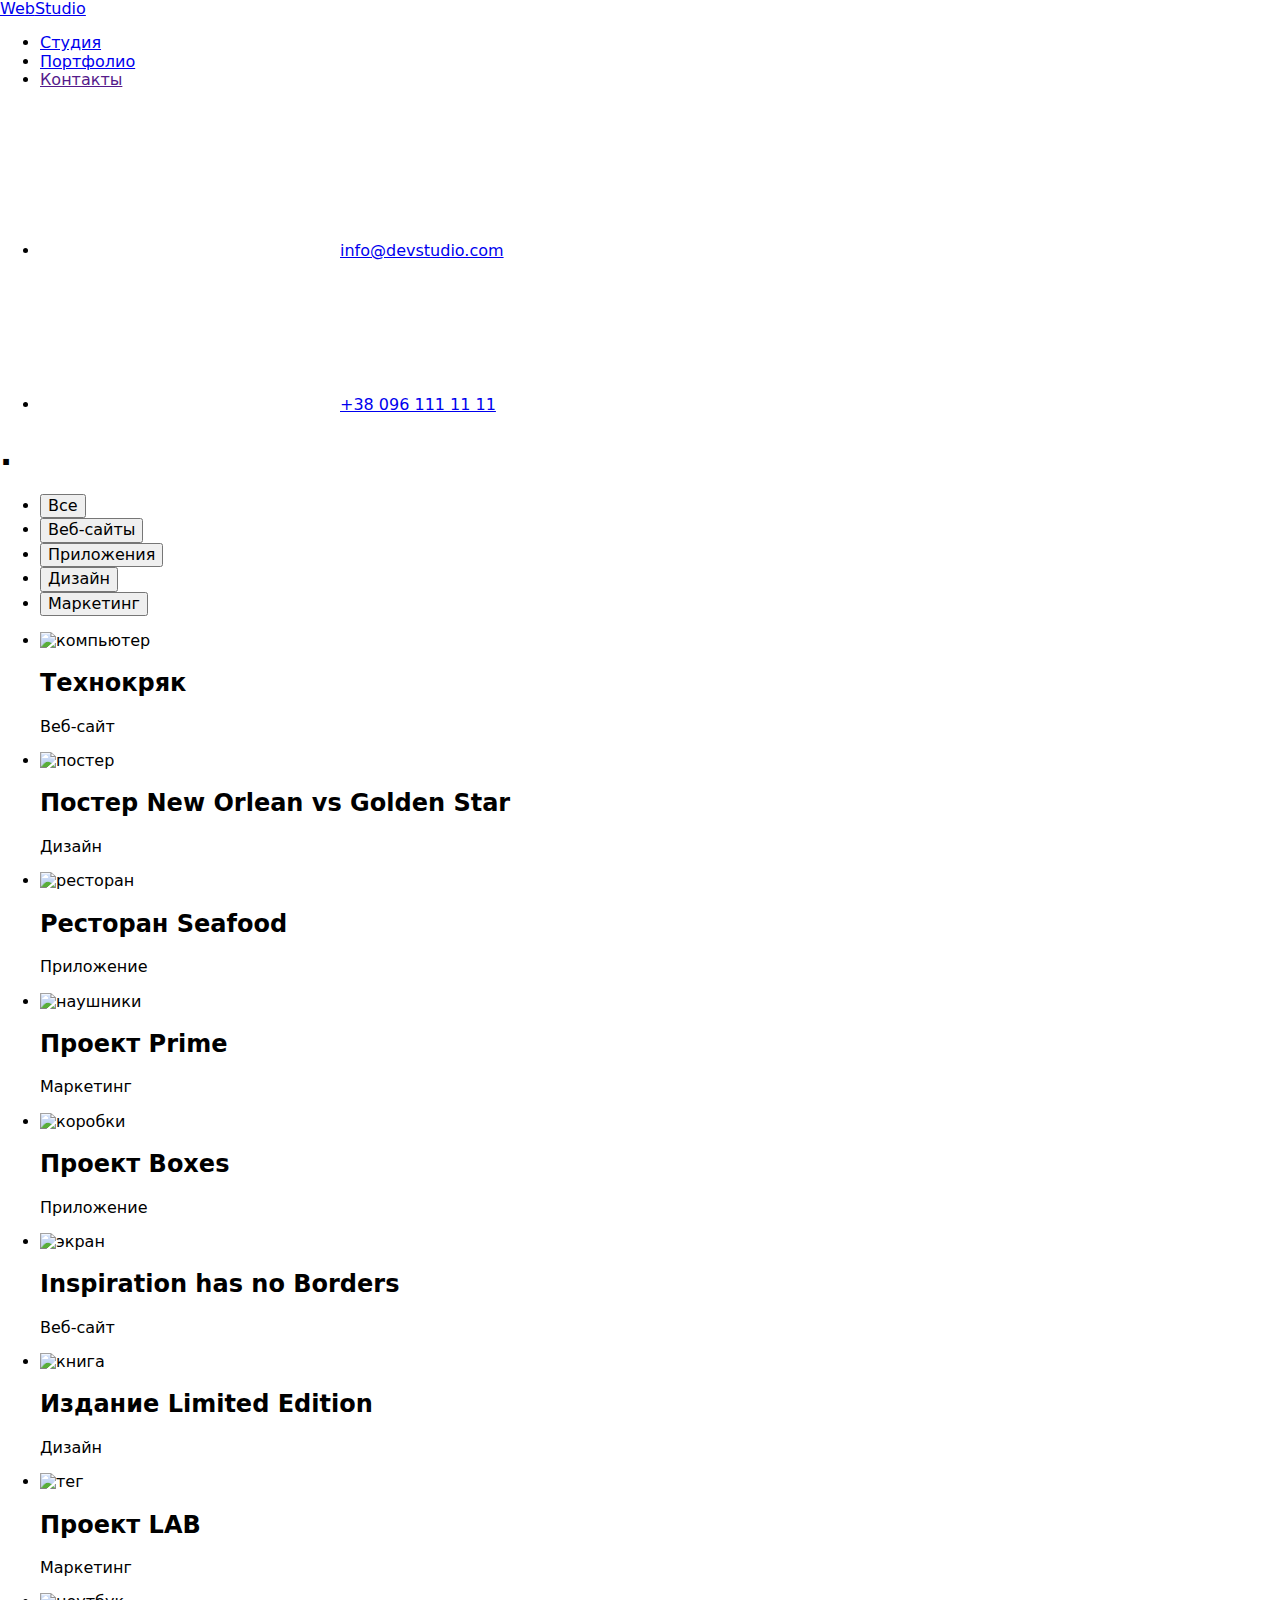
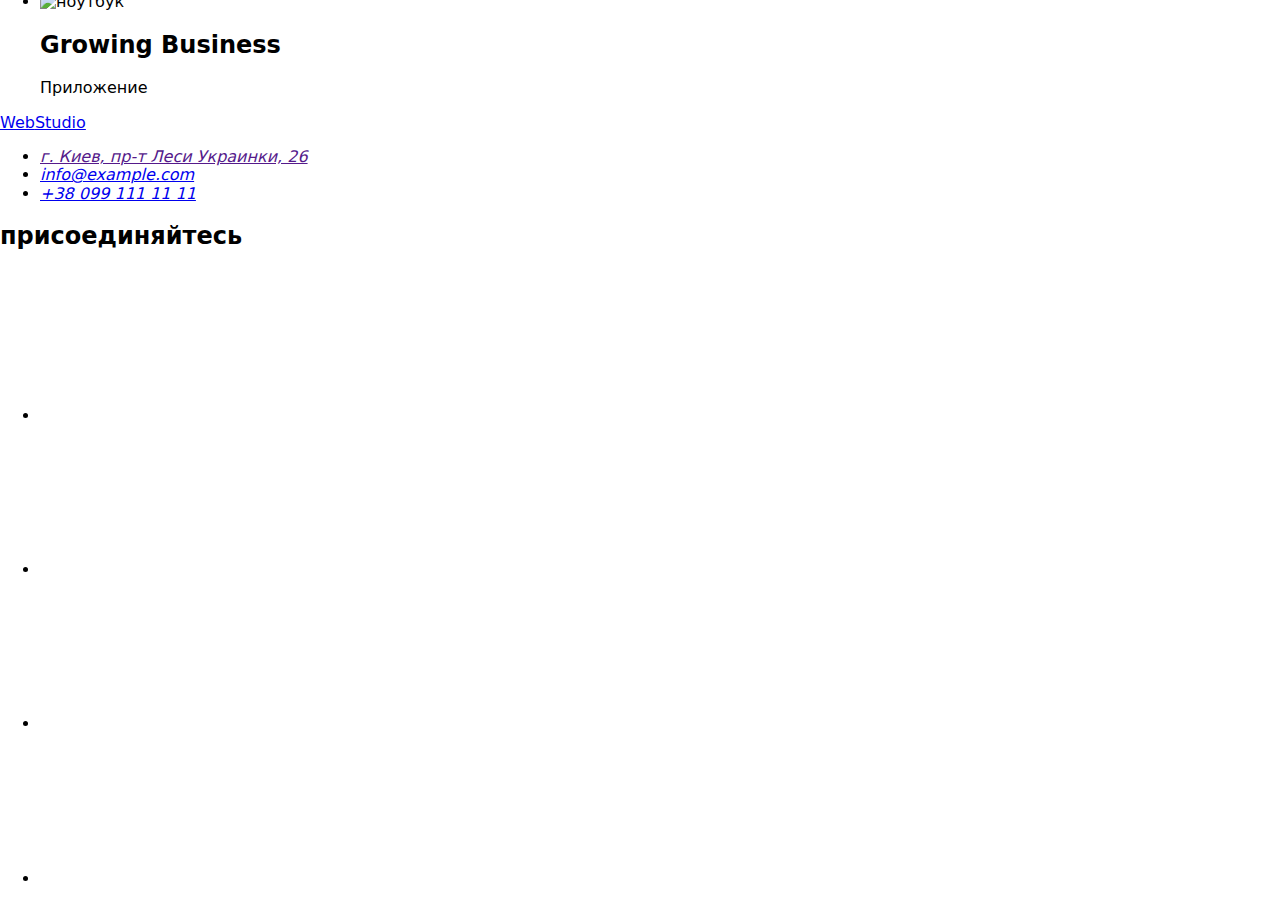
==== portfolio.html @ 16c179ae "Add files via upload" ====
<!DOCTYPE html>
<html lang="ru">
<head>
    <meta charset="UTF-8">
    <meta http-equiv="X-UA-Compatible" content="IE=edge">
    <meta name="viewport" content="width=device-width, initial-scale=1.0">
    <title>hw2</title>
    <link
    rel="stylesheet"
    href="https://cdnjs.cloudflare.com/ajax/libs/modern-normalize/1.0.0/modern-normalize.min.css"
    />
    <link rel="stylesheet" href="css/styles.css">
    <link href="https://fonts.googleapis.com/css2?family=Raleway:wght@700&family=Roboto:wght@400;500;700;900&display=swap" rel="stylesheet">
</head>
<body>
    <header>
        <div class="conteiner , dopdiv">
        <nav>
            <a href="index.html" class="logo , href"><span class="part1">Web</span>Studio</a>
        <ul class="toplink">
            <li class="topli"><a href="index.html" class="href">Студия</a></li>
            <li class="topli"><a href="portfolio.html" class="current , href">Портфолио</a> </li>
            <li class="topli" ><a href="" class="href">Контакты</a></li>
        </ul>
        </nav>
        <ul class="tellink">
            <li class="telmail1">
                <a href="mailto:info@devstudio.com" class="telmail"><svg class="topimg-mail">
                    <use href="images/symbol-defs.svg#envelope"></use>
                    </svg>info@devstudio.com</a></li>
            <li class="telmail"><a href="tel:+380961111111" class="telmail"> <svg class="topimg-smartphone">
                <use href="images/symbol-defs.svg#smartphone"></use>
                </svg>+38 096 111 11 11</a></li>
        </ul>
        </div>
    </header>
<main>
    <section class="section" >
        <div  class="conteiner">
        <h1 class="p">.</h1>
        <ul class="portfolio-buttons">
        <li><button type="button" class="current-button">Все</button></li>
        <li><button type="button">Веб-сайты</button></li>
        <li><button type="button">Приложения</button></li>
        <li><button type="button">Дизайн</button></li>
        <li><button type="button">Маркетинг</button></li>
        </ul>
        <ul class="portfolio-list">
        <li class=""><article class="portfolio">    
           <img src="images/10.jpg" alt="компьютер" width="370" height="294">
            <div>
           <h2>Технокряк</h2> 
           <p class="text">Веб-сайт</p>
            </div>
        </article></li>
        <li class=""><article class="portfolio">
            <img src="images/9.jpg" alt="постер" width="370" height="294">
            <div>
            <h2>Постер New Orlean vs Golden Star</h2>
            <p class="text">Дизайн</p>
            </div>
        </article></li>        
        <li class=""><article class="portfolio">
            <img src="images/11.jpg" alt="ресторан" width="370" height="294">
            <div>
            <h2>Ресторан Seafood</h2>
            <p class="text">Приложение</p>
            </div>
        </article></li>
        <li class=""><article class="portfolio">
            <img src="images/8.jpg" alt="наушники" width="370" height="294">
            <div>
            <h2>Проект Prime</h2>
            <p class="text">Маркетинг</p>
            </div>
        </article></li>    
        <li class=""><article class="portfolio">
            <img src="images/13.jpg" alt="коробки" width="370" height="294">
            <div>
            <h2>Проект Boxes</h2>
            <p class="text">Приложение</p>
            </div>
        </article></li>
        <li class=""><article class="portfolio">
            <img src="images/12.jpg" alt="экран" width="370" height="294">
            <div>
            <h2>Inspiration has no Borders</h2>
            <p class="text">Веб-сайт</p>
            </div>
        </article></li>
        <li class=""><article class="portfolio">
            <img src="images/14.jpg" alt="книга" width="370" height="294">
            <div>
            <h2>Издание Limited Edition</h2>
            <p class="text">Дизайн</p>
            </div>
        </article></li>
        <li class=""><article class="portfolio">
            <img src="images/16.jpg" alt="тег" width="370" height="294">
            <div>
            <h2>Проект LAB</h2>
            <p class="text">Маркетинг</p>
            </div>
        </article></li>
        <li class=""><article class="portfolio">
            <img src="images/15.jpg" alt="ноутбук" width="370" height="294">
            <div>
            <h2>Growing Business</h2>
            <p class="text">Приложение</p>
            </div>
        </article></li>
        </ul>
    </div>
    </section>
</main>
<footer>
    <div class="conteiner, flex">
   <div>
    <a href="index.html" class="logodown" ><span class="part1">Web</span>Studio</a>
   <address><ul class="footer-ul">
       <li class="footer-li"><a href="" class="address">г. Киев, пр-т Леси Украинки, 26</a></li>
       <li class="footer-li"><a href="mailto:info@example.com" class="telmail2">info@example.com</a></li>
       <li class="footer-li"><a href="tel:+380991111111" class="telmail2">+38 099 111 11 11</a></li>
   </ul></address>
    </div>
   <section class="dopsection">
    <h2 class="join">присоединяйтесь</h2>
    <ul class="bottomjoin">
        <li class="bottom-links"><a href="" class="bottom-link"><svg class="social-svg">
            <use href="/images/symbol-defs.svg#instagram"></use>
        </svg></a></li>
        <li class="bottom-links"><a href="" class="bottom-link"><svg class="social-svg">
            <use href="/images/symbol-defs.svg#twitter"></use>
        </svg> </a></li>
        <li class="bottom-links"><a href="" class="bottom-link"><svg class="social-svg">
            <use href="/images/symbol-defs.svg#facebook"></use>
        </svg></a></li>
        <li class="bottom-links"><a href="" class="bottom-link"><svg class="social-svg">
            <use href="/images/symbol-defs.svg#linkedin2"></use>
        </svg></a></li>
    </ul>
   </section>
</div>
</footer>    
</body>
</html>
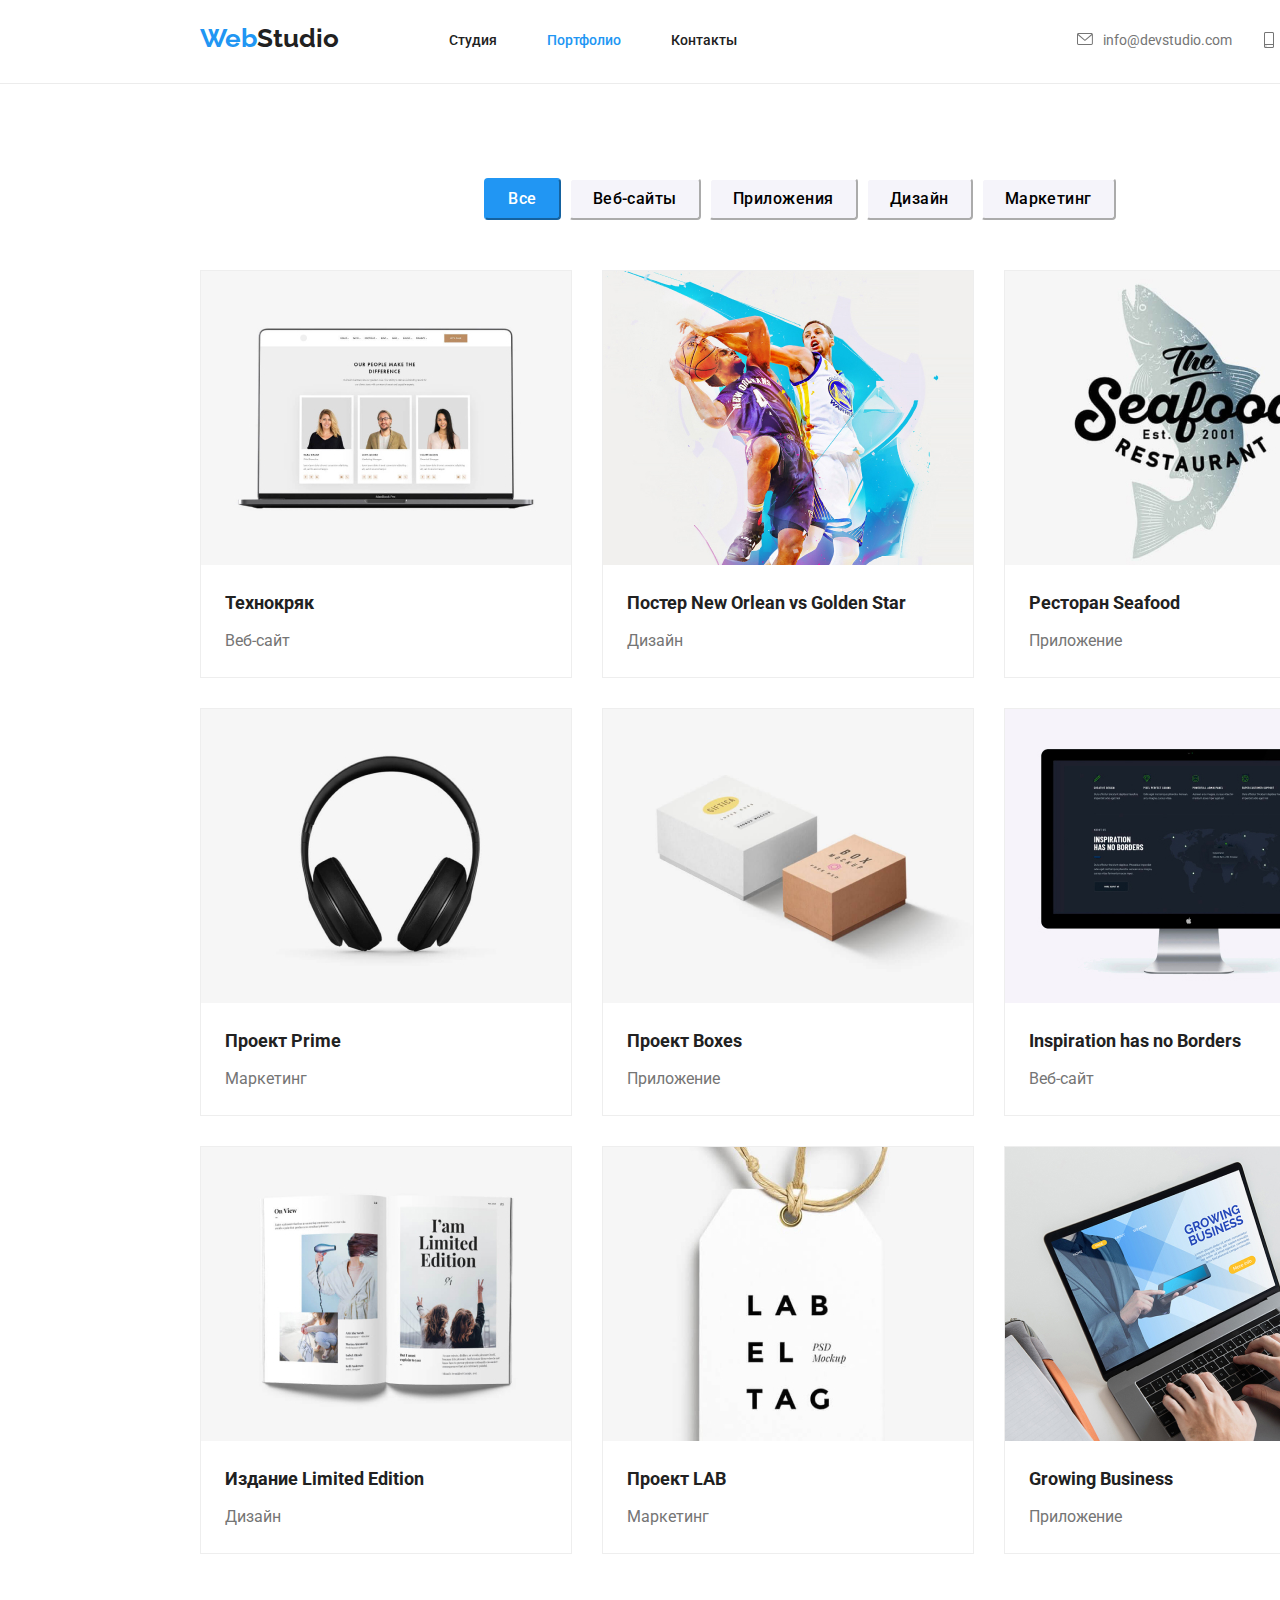
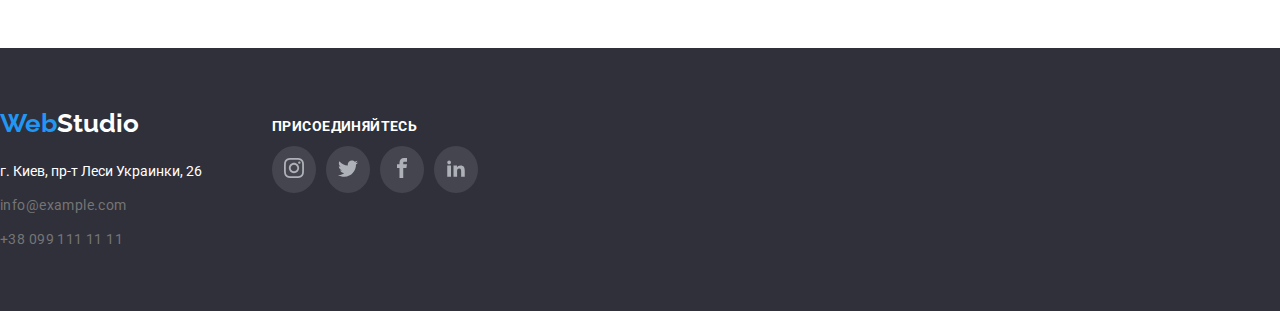
==== commit 5b55afb6: "Add files via upload" ====
--- a/portfolio.html
+++ b/portfolio.html
@@ -26,10 +26,10 @@
         <ul class="tellink">
             <li class="telmail1">
                 <a href="mailto:info@devstudio.com" class="telmail"><svg class="topimg-mail">
-                    <use href="images/symbol-defs.svg#envelope"></use>
+                    <use href="./images/symbol-defs.svg#envelope"></use>
                     </svg>info@devstudio.com</a></li>
             <li class="telmail"><a href="tel:+380961111111" class="telmail"> <svg class="topimg-smartphone">
-                <use href="images/symbol-defs.svg#smartphone"></use>
+                <use href="./images/symbol-defs.svg#smartphone"></use>
                 </svg>+38 096 111 11 11</a></li>
         </ul>
         </div>
@@ -127,16 +127,16 @@
     <h2 class="join">присоединяйтесь</h2>
     <ul class="bottomjoin">
         <li class="bottom-links"><a href="" class="bottom-link"><svg class="social-svg">
-            <use href="/images/symbol-defs.svg#instagram"></use>
+            <use href="./images/symbol-defs.svg#instagram"></use>
         </svg></a></li>
         <li class="bottom-links"><a href="" class="bottom-link"><svg class="social-svg">
-            <use href="/images/symbol-defs.svg#twitter"></use>
+            <use href="./images/symbol-defs.svg#twitter"></use>
         </svg> </a></li>
         <li class="bottom-links"><a href="" class="bottom-link"><svg class="social-svg">
-            <use href="/images/symbol-defs.svg#facebook"></use>
+            <use href="./images/symbol-defs.svg#facebook"></use>
         </svg></a></li>
         <li class="bottom-links"><a href="" class="bottom-link"><svg class="social-svg">
-            <use href="/images/symbol-defs.svg#linkedin2"></use>
+            <use href="./images/symbol-defs.svg#linkedin2"></use>
         </svg></a></li>
     </ul>
    </section>
--- a/css/styles.css
+++ b/css/styles.css
@@ -0,0 +1,455 @@
+:root {
+    --brand-color: #2196F3;
+    --second-color:#757575;
+    --main-color:#212121;
+    --white-color:#FFFFFF; 
+    --grey-color:#AFB1B8;
+}
+body{
+    font-family:'Roboto','Raleway',sans-serif;
+    position: relative;
+    color: var(--main-color);
+    font-size: 14px;
+} 
+header{
+    border-bottom: 1px solid #ECECEC;
+    margin: 0 0 0 0;
+    padding: 0 0 0 0;
+}
+
+.conteiner{
+    width: 1200px;
+    margin-right: 200px;
+    margin-left: 200px;
+}
+.dopdiv{
+    display: flex;
+}
+ul{
+    list-style: none;
+    margin: 0px 0px 0px 0px;
+    padding: 0px 0px 0px 0px;
+}
+/*кнопки*/
+button{
+    background: #F5F4FA;
+    cursor: pointer;
+    font-family: inherit;
+    font-size: 16px;
+    line-height: 1.6;
+    text-align: center;
+    letter-spacing: 0.03em;
+    border-radius: 4px;
+    border-color: var(--white-color);
+    font-weight: 500;
+    padding-top: 6px;
+    padding-bottom: 6px;
+    padding-left: 22px;
+    padding-right: 22px;
+}
+button:hover,
+button:focus{
+    background: var(--brand-color);
+    color: var(--white-color);
+    border-color: var(--brand-color);
+    box-shadow: 0px 3px 1px rgba(0, 0, 0, 0.1), 0px 1px 2px rgba(0, 0, 0, 0.08), 0px 2px 2px rgba(0, 0, 0, 0.12);
+}
+/*ссылки*/
+a{
+    text-decoration: none;
+    padding: 32px 0px; 
+    display: block;
+}
+.href{
+    color: var(--main-color);
+    font-weight: 500; 
+}
+a:hover,
+a:focus{
+    color: var(--brand-color);
+}
+/*телефон+почта*/
+.telmail{
+    color:var(--second-color);
+    fill: var(--second-color) ;
+}
+.telmail:focus,
+.telmail:hover{
+    fill: var(--brand-color);
+}
+.telmail2{
+    color:var(--second-color);
+    font-weight: 400;
+    font-size: 14px;
+    line-height: 24px;
+    letter-spacing: 0.03em;
+    padding: 0px 0px; 
+}
+.address{
+    font-weight: 400;
+    font-size: 14px;
+    line-height: 24px;
+    color: var(--white-color);
+    padding: 0px 0px ;
+}
+address{
+    font-style: normal;
+}
+/*Логотип*/
+.logo{
+    font-family: 'Raleway';
+    font-weight: 700;
+    font-size: 26px;
+    line-height: 1.2;
+    margin-right: 60px;
+    display: block;
+    padding: 23px 0px;
+}
+.logodown{
+    color: var(--white-color);
+    font-family: 'Raleway';
+    font-weight: 700;
+    font-size: 26px;
+    line-height: 1.2;
+    padding: 0px 0px;
+}
+/*Страница портфолио*/
+.portfolio > div > h2{
+    font-size: 18px;
+    line-height:2 ;
+    margin-top: 0px;
+    margin-bottom: 4px;
+}
+.portfolio > div > .text{
+    color:var(--second-color);
+    font-size: 16px;
+    line-height:2;
+    font-weight: 400;
+    margin-top: 0px;
+    margin-bottom: 0px;
+}
+.portfolio > div{
+    padding-top: 20px;
+    padding-bottom: 20px;
+    padding-left: 24px;
+    padding-right: 24px;
+}
+.portfolio:hover,
+.portfolio:focus{
+    box-shadow: 0px 1px 1px rgba(0, 0, 0, 0.12), 0px 4px 4px rgba(0, 0, 0, 0.06), 1px 4px 6px rgba(0, 0, 0, 0.16);
+}
+/*Главная страница*/
+h1{
+    font-weight: 900;
+    font-size: 44px;
+    line-height: 60px;
+    text-align: center;
+    letter-spacing: 0.06em;
+    text-transform: uppercase;
+    color: var(--white-color);
+    margin-top: 0px;
+}
+.h1{
+    background-image: url(../images/17.jpg);
+    padding: 200px 0px;
+}
+
+.order-services{
+    font-size: 16px;
+    line-height: 1.9;
+    display: flex;
+    margin: 0px auto;
+    letter-spacing: 0.06em;
+    background-color: var(--brand-color);
+    color: var(--white-color);
+    border-color: var(--brand-color);
+    border-radius: 4px;
+    font-weight: bold;
+    margin-top: 10px;
+    padding: 10px 32px 10px 32px ;
+}
+.order-services:hover,
+.order-services:focus{
+    background-color: #188CE8;
+}
+.about-us > h3{
+    font-size: 14px;
+    line-height: 1.1;
+}
+.about-us > p{
+    color: var(--second-color);
+    font-size:14px;
+    line-height: 1.7;
+    margin-top: 0px;
+    margin-bottom: 0px;
+}
+h2{
+    font-size: 36px;
+    line-height: 1.2;
+}
+.team > div > h3{
+    font-weight: 500;
+    font-size: 16px;
+    line-height: 2;
+    margin-top: 0px;
+    margin-bottom: 10px;
+}
+.team > div > p{
+    color: var(--second-color);
+    font-size: 16px;
+    line-height: 1.2;
+    font-weight: 400;
+    margin-top: 0px;
+    margin-bottom: 0px;
+}
+.topick{
+    text-transform: uppercase;
+    margin: 0px 0px 10px 0px ;
+}
+footer{
+    background: #2F303A;
+    padding-bottom: 60px ;
+    padding-top: 60px;
+    padding-right: 0px ;
+}
+.part1{
+    color: var(--brand-color);
+}
+.p{
+    display: none;
+}
+.current{
+    color: var(--brand-color);
+    font-weight: 500; 
+
+}
+.current-button{
+    background-color: var(--brand-color);
+    color: var(--white-color);
+    border-color: var(--brand-color) ;
+}
+nav{
+    display: flex;
+}
+.toplink{
+    display: flex;
+}
+.tellink{
+    display: flex;
+    margin-left: auto;
+} 
+
+.tellink .telmail + .telmail{
+    margin-left: 50px;
+}
+.section{
+    padding-top: 94px;
+    padding-bottom: 94px;
+    padding-left: 0px ;
+}
+.div{
+    display: flex;
+    padding-top: 94px;
+}
+.div > .conteiner > .about-ul > li + li {
+    margin-left: 30px;
+}
+.div > div .about-ul{
+    display: flex;
+}
+.teamtopick{
+    text-align: center;
+    padding-bottom: 50px ;
+    padding-top: 0px;
+    margin-top: 0px;
+    margin-bottom: 0px;
+}
+.ulteam{
+    display: flex;
+    width: 1170px;
+    padding-left: 0px ;
+}
+.ulteam .card + .card {
+    margin-left: 30px;
+}
+.work{
+    text-align: center;
+    margin: 0;
+    margin-bottom: 50px;
+} 
+.work-img{
+    display: flex;
+    padding-left: 0px ;
+    margin-top: 0px;
+}
+.work-img li + li{
+    margin-left: 30px;
+}
+.portfolio-buttons{
+    display: flex;
+    justify-content: center;
+    margin-bottom: 50px;
+}
+.portfolio-buttons li + li{
+    margin-left: 8px;
+}
+.portfolio-list{
+    display: flex;
+    flex-wrap: wrap;
+    padding-left: 0px ;
+    margin-left:-30px;
+    margin-bottom: -30px;
+}
+.portfolio-list > li{
+    border-bottom: 20px;
+    margin-left:30px;
+    margin-bottom: 30px;
+    border: 1px solid #EEEEEE;
+}
+.footer-ul .footer-li + .footer-li{
+    margin-top: 10px ;
+}
+.footer-ul{
+    padding: 0px;
+    margin-top: 20px;
+}
+.topli{
+    margin-left: 50px ;
+}
+.team{
+    background-color: var(--white-color);
+    border-radius: 5px;
+    box-shadow: 0px 1px 3px rgba(0, 0, 0, 0.12), 0px 1px 1px rgba(0, 0, 0, 0.14), 0px 2px 1px rgba(0, 0, 0, 0.2);
+}
+.background{
+    background-color: #F5F4FA;
+    
+}
+.teambottom{
+    padding-top: 30px;
+    padding-bottom: 30px;
+    text-align: center;
+}
+img{
+    display: block;
+    max-width: 100%;
+    height: auto;
+}
+.topimg-mail{
+    height: 12px;
+    width: 16px;
+    margin-right: 10px;
+}
+.telmail1{
+    display:flex;
+    padding-right: 32px; 
+}
+.topimg-smartphone{
+    height: 16px;
+    width: 10px;
+    margin-right: 10px;
+}
+.about-us-svg{
+    height: 70px;
+    width: 70px;
+    
+}
+.about-us-div{
+    padding-left: 100px;
+    padding-right: 100px;
+    padding-top: 25px;
+    padding-bottom: 25px;
+    background-color: #F5F4FA;
+    border-radius: 5px;
+    margin-bottom: 30px;
+}
+.social-svg{
+    height: 20px;
+    width: 20px;   
+}
+.social-link{
+    margin-left: 10px ;
+    padding: 12px;
+    border-radius: 50%;
+    fill: var(--grey-color);
+}
+.social-link:hover,
+.social-link:focus{
+    background-color:#2196F3;
+    fill: var(--white-color);
+}
+.social-links-ul{
+    padding-top: 16px;
+    display:flex;
+    padding-left: 30px;
+    padding-right: 30px;
+    margin-left: -10px;
+}
+.social-links{
+    margin-left: 0px;
+}
+.clients{
+    text-align: center;
+    padding-bottom: 50px ;
+    padding-top: 0px;
+    margin-top: 0px;
+    margin-bottom: 0px;
+}
+.client{
+    height: 60px;
+    width: 106px;
+}
+.all-clients{
+    display: flex;
+}
+.all-clients > .clientli + .clientli{
+    margin-left: 30px;
+}
+.clientlink{
+    padding: 16px 32px 16px 32px;
+    border: 1px solid var(--grey-color);
+    border-radius: 5px;
+    fill: var(--grey-color);
+}
+.clientlink:hover,
+.clientlink:focus{
+    fill: var(--brand-color);
+    border: 1px solid var(--brand-color);
+}
+.join{
+    font-family: 'Roboto';
+    font-style: normal;
+    font-weight: 700;
+    font-size: 14px;
+    line-height: 1.1;
+    letter-spacing: 0.03em;
+    text-transform: uppercase;
+    color: #FFFFFF;
+}
+.flex{
+    display: flex;
+}
+.bottomjoin{
+    display: flex;
+    
+}
+.bottom-links{
+    margin-left: 0px;
+}
+.bottom-link{
+    padding: 12px;
+    border-radius: 50%;
+    background: #FFFFFF1A;
+    fill: var(--grey-color);
+}
+.bottomjoin >  .bottom-links + .bottom-links{
+    margin-left: 10px;
+}
+.bottom-link:hover,
+.bottom-link:focus{
+    background-color:#2196F3;
+    fill: var(--white-color);
+}
+.dopsection{
+    padding-left: 70px;
+}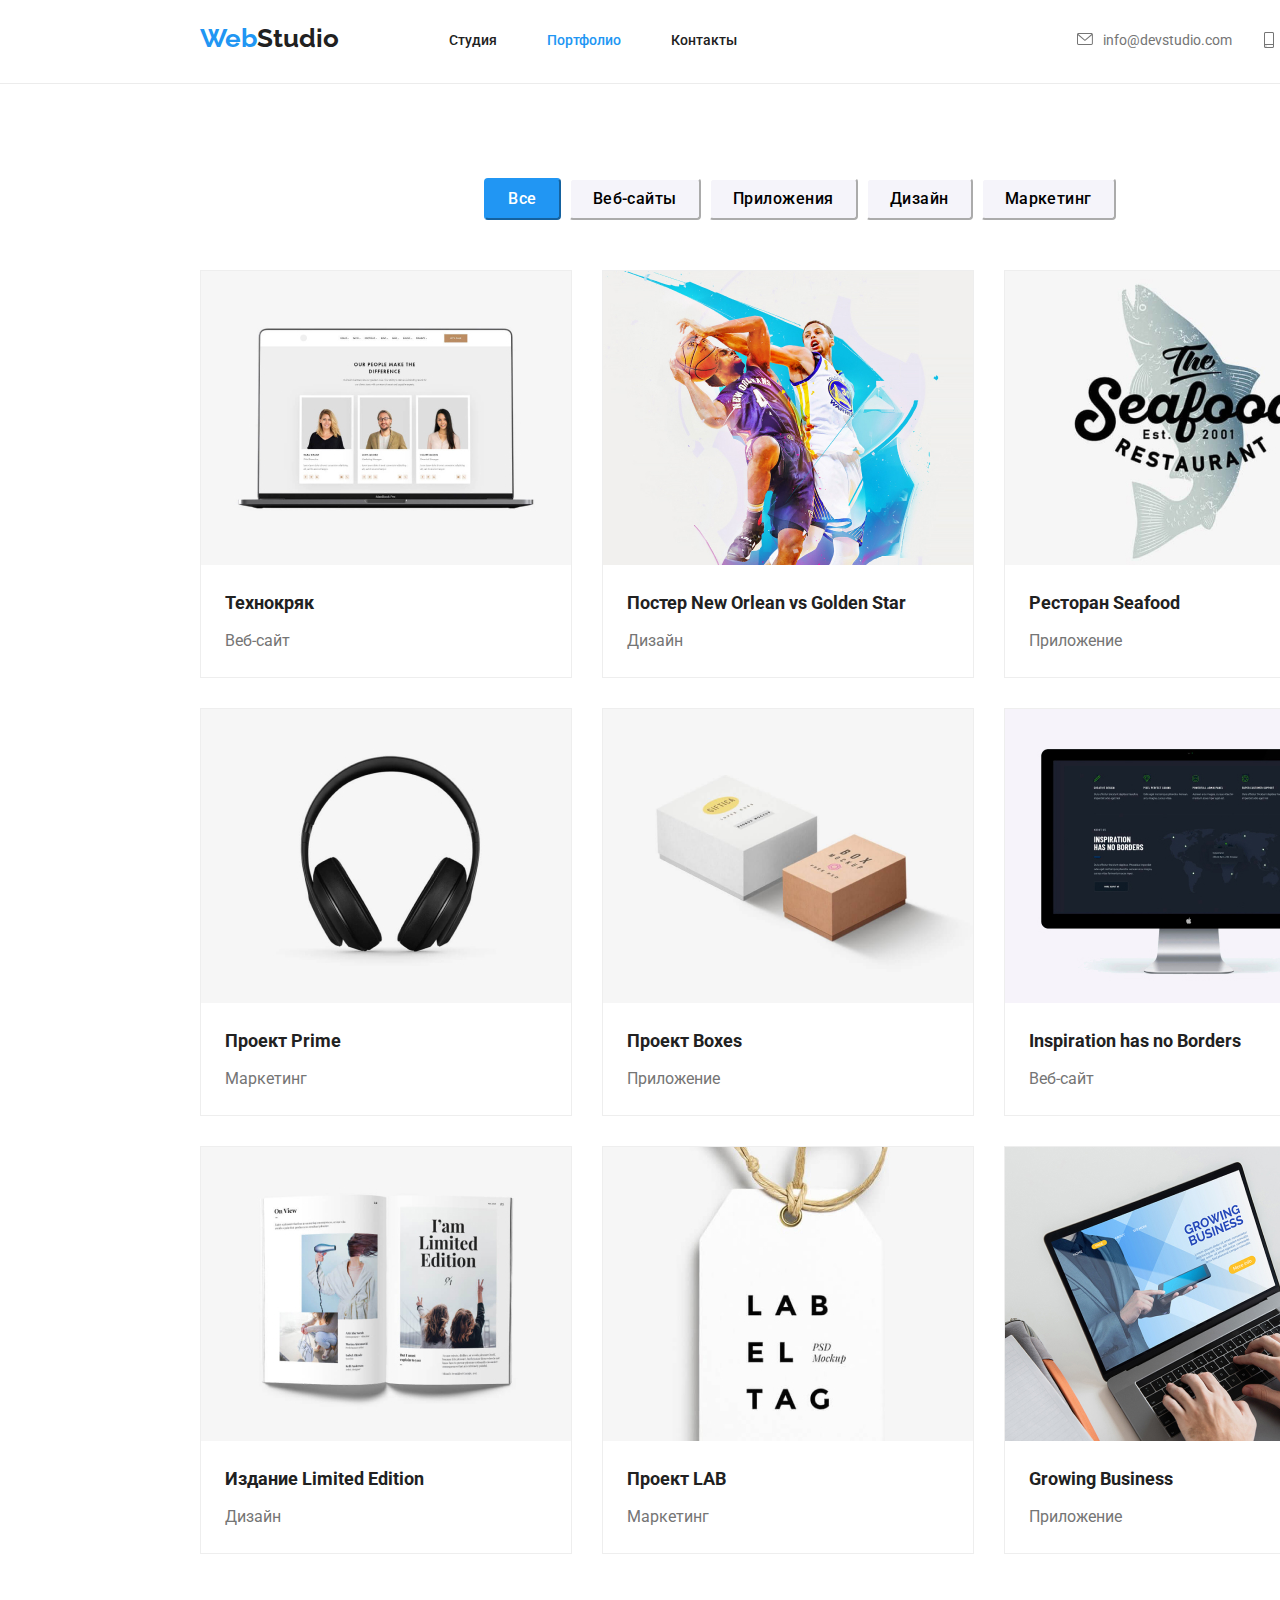
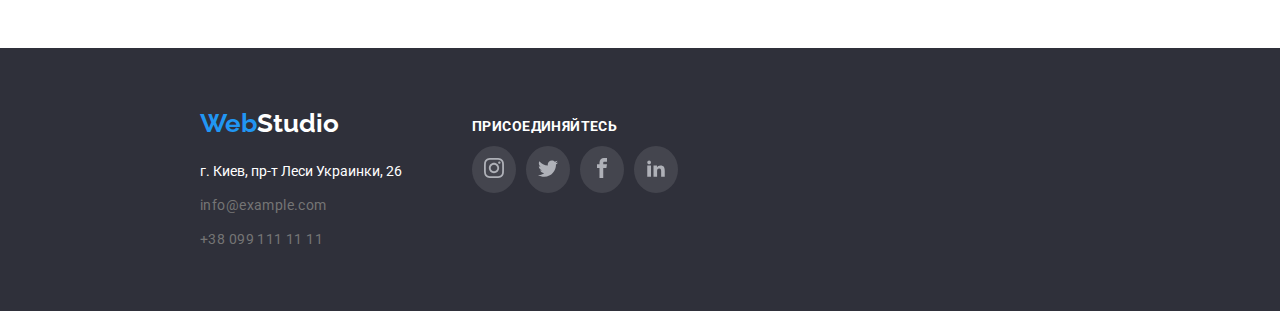
==== commit 2dc4f6ae: "Update portfolio.html" ====
--- a/portfolio.html
+++ b/portfolio.html
@@ -114,7 +114,7 @@
     </section>
 </main>
 <footer>
-    <div class="conteiner, flex">
+    <div class="conteiner , flex">
    <div>
     <a href="index.html" class="logodown" ><span class="part1">Web</span>Studio</a>
    <address><ul class="footer-ul">
@@ -143,4 +143,4 @@
 </div>
 </footer>    
 </body>
-</html>+</html>
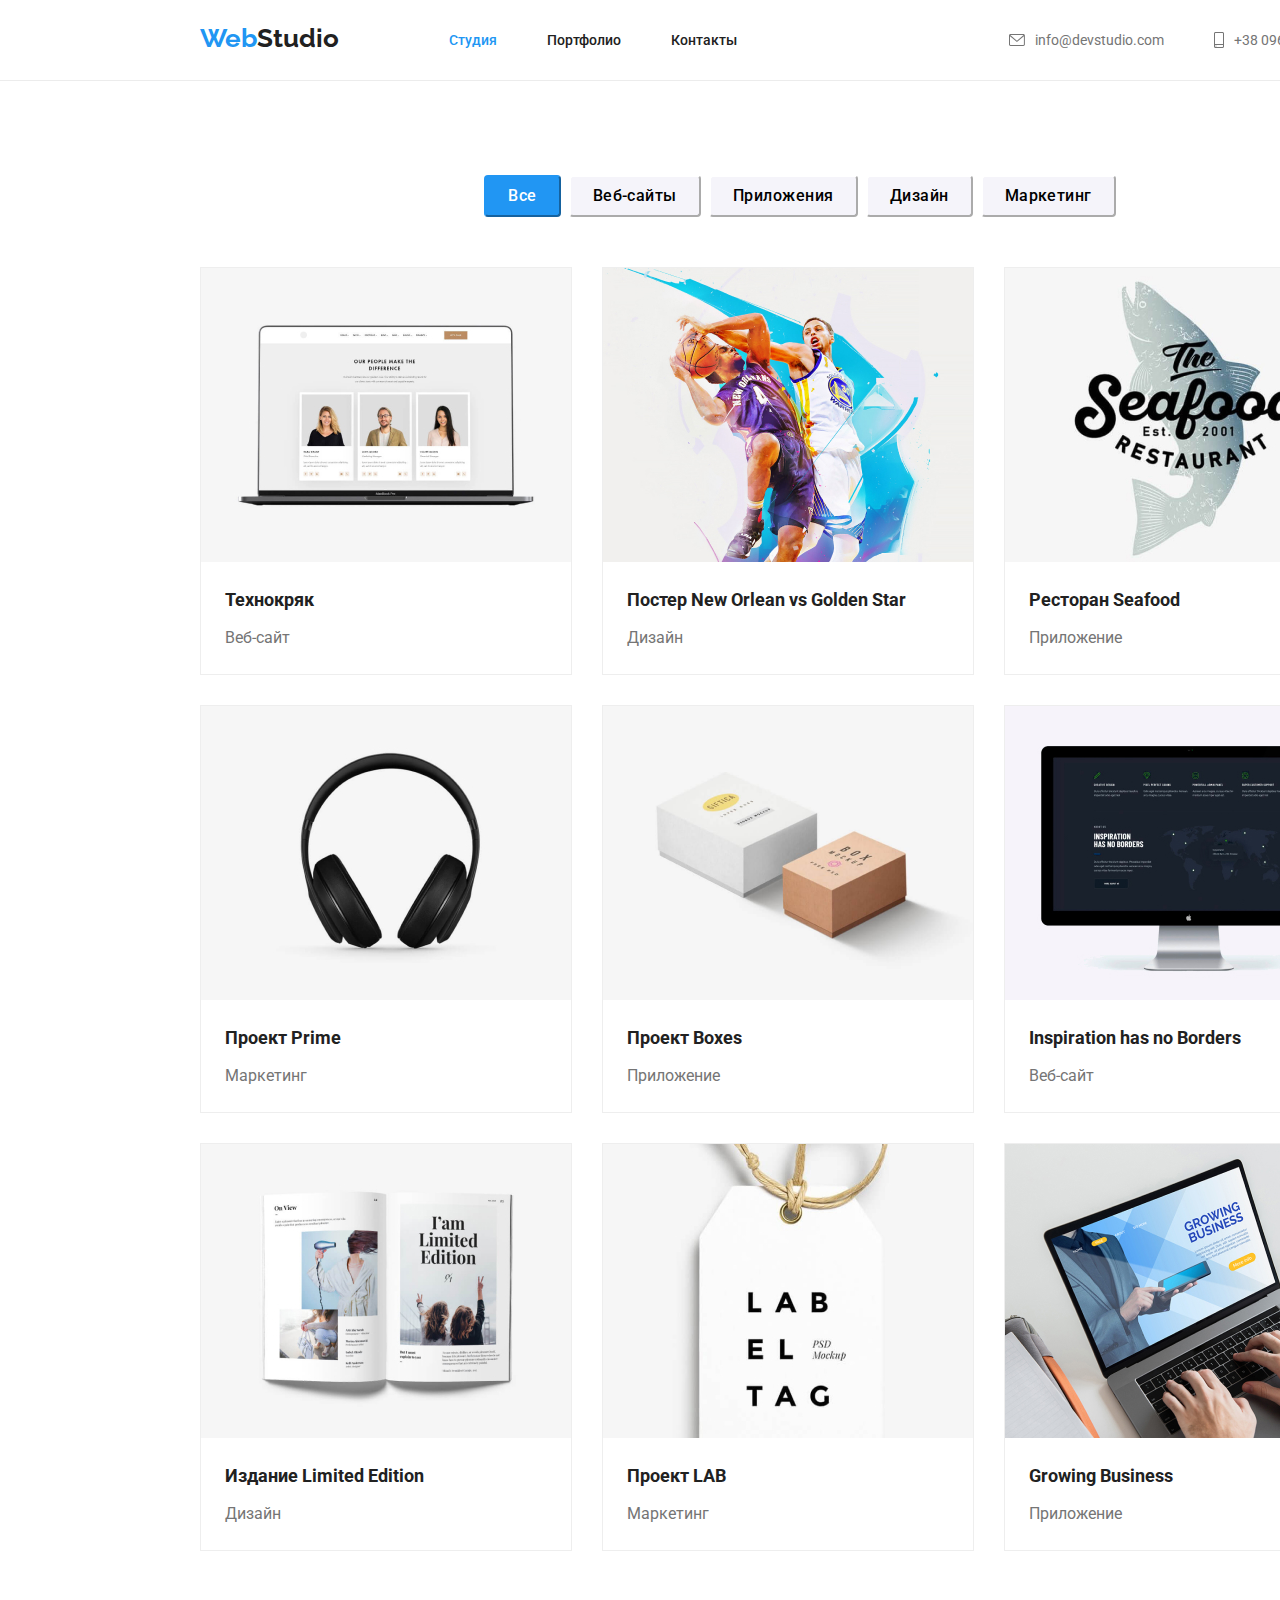
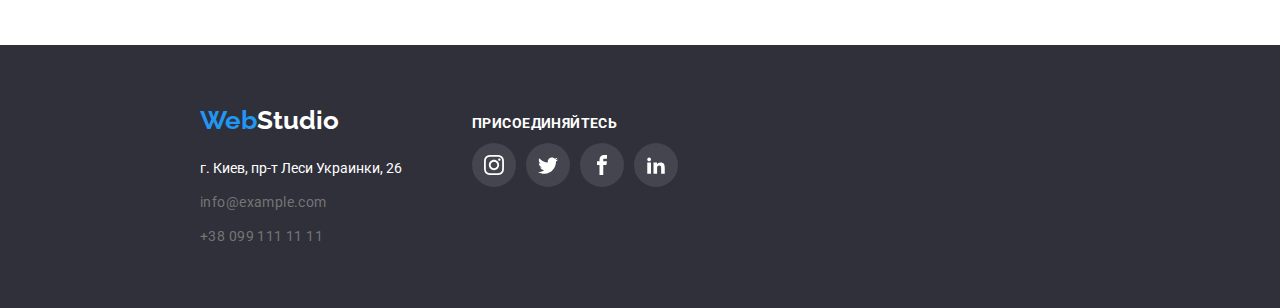
==== commit 9bb6ef8f: "Update portfolio.html" ====
--- a/portfolio.html
+++ b/portfolio.html
@@ -18,19 +18,21 @@
         <nav>
             <a href="index.html" class="logo , href"><span class="part1">Web</span>Studio</a>
         <ul class="toplink">
-            <li class="topli"><a href="index.html" class="href">Студия</a></li>
-            <li class="topli"><a href="portfolio.html" class="current , href">Портфолио</a> </li>
+            <li class="topli"><a href="index.html" class=" current ,href">Студия</a></li>
+            <li class="topli"><a href="portfolio.html" class="href" >Портфолио</a> </li>
             <li class="topli" ><a href="" class="href">Контакты</a></li>
         </ul>
         </nav>
         <ul class="tellink">
             <li class="telmail1">
-                <a href="mailto:info@devstudio.com" class="telmail"><svg class="topimg-mail">
+                <svg class="topimg-mail">
                     <use href="./images/symbol-defs.svg#envelope"></use>
-                    </svg>info@devstudio.com</a></li>
-            <li class="telmail"><a href="tel:+380961111111" class="telmail"> <svg class="topimg-smartphone">
+                    </svg>
+                <a href="mailto:info@devstudio.com" class="telmail">info@devstudio.com</a></li>
+            <li class="telmail1"><svg class="topimg-smartphone">
                 <use href="./images/symbol-defs.svg#smartphone"></use>
-                </svg>+38 096 111 11 11</a></li>
+                </svg>
+                <a href="tel:+380961111111" class="telmail"> +38 096 111 11 11 </a></li>
         </ul>
         </div>
     </header>
--- a/css/styles.css
+++ b/css/styles.css
@@ -71,10 +71,13 @@
 /*телефон+почта*/
 .telmail{
     color:var(--second-color);
+}
+.telmail1{
+    color:var(--second-color);
     fill: var(--second-color) ;
 }
-.telmail:focus,
-.telmail:hover{
+.telmail1:focus,
+.telmail1:hover{
     fill: var(--brand-color);
 }
 .telmail2{
@@ -134,8 +137,7 @@
     padding-left: 24px;
     padding-right: 24px;
 }
-.portfolio:hover,
-.portfolio:focus{
+.portfolio:hover{
     box-shadow: 0px 1px 1px rgba(0, 0, 0, 0.12), 0px 4px 4px rgba(0, 0, 0, 0.06), 1px 4px 6px rgba(0, 0, 0, 0.16);
 }
 /*Главная страница*/
@@ -342,7 +344,10 @@
 }
 .telmail1{
     display:flex;
-    padding-right: 32px; 
+    margin-right: 50px ; 
+    justify-content: center;
+    align-items: center;
+    cursor: pointer;
 }
 .topimg-smartphone{
     height: 16px;
@@ -355,12 +360,12 @@
     
 }
 .about-us-div{
-    padding-left: 100px;
-    padding-right: 100px;
-    padding-top: 25px;
-    padding-bottom: 25px;
+    height: 120px;
+    display: flex;
+    justify-content: center;
+    align-items: center;
     background-color: #F5F4FA;
-    border-radius: 5px;
+    border-radius: 4px;
     margin-bottom: 30px;
 }
 .social-svg{
@@ -368,8 +373,12 @@
     width: 20px;   
 }
 .social-link{
-    margin-left: 10px ;
-    padding: 12px;
+    padding: 0px;
+    width: 44px;
+    height: 44px;
+    display: flex;
+    justify-content: center;
+    align-items: center;
     border-radius: 50%;
     fill: var(--grey-color);
 }
@@ -381,12 +390,15 @@
 .social-links-ul{
     padding-top: 16px;
     display:flex;
-    padding-left: 30px;
-    padding-right: 30px;
-    margin-left: -10px;
+    justify-content: center;
 }
 .social-links{
     margin-left: 0px;
+    margin-right: 10px;
+}
+.social-links1{
+    margin-left: 0px;
+    margin-right: 0px;
 }
 .clients{
     text-align: center;
@@ -406,7 +418,12 @@
     margin-left: 30px;
 }
 .clientlink{
-    padding: 16px 32px 16px 32px;
+    width: 170px;
+    height: 92px;
+    display: flex;
+    justify-content: center;
+    align-items: center;
+    padding: 0px;
     border: 1px solid var(--grey-color);
     border-radius: 5px;
     fill: var(--grey-color);
@@ -437,10 +454,15 @@
     margin-left: 0px;
 }
 .bottom-link{
-    padding: 12px;
+    padding: 0px;
+    width: 44px;
+    height: 44px;
+    display: flex;
+    justify-content: center;
+    align-items: center;
     border-radius: 50%;
     background: #FFFFFF1A;
-    fill: var(--grey-color);
+    fill: var(--white-color);
 }
 .bottomjoin >  .bottom-links + .bottom-links{
     margin-left: 10px;
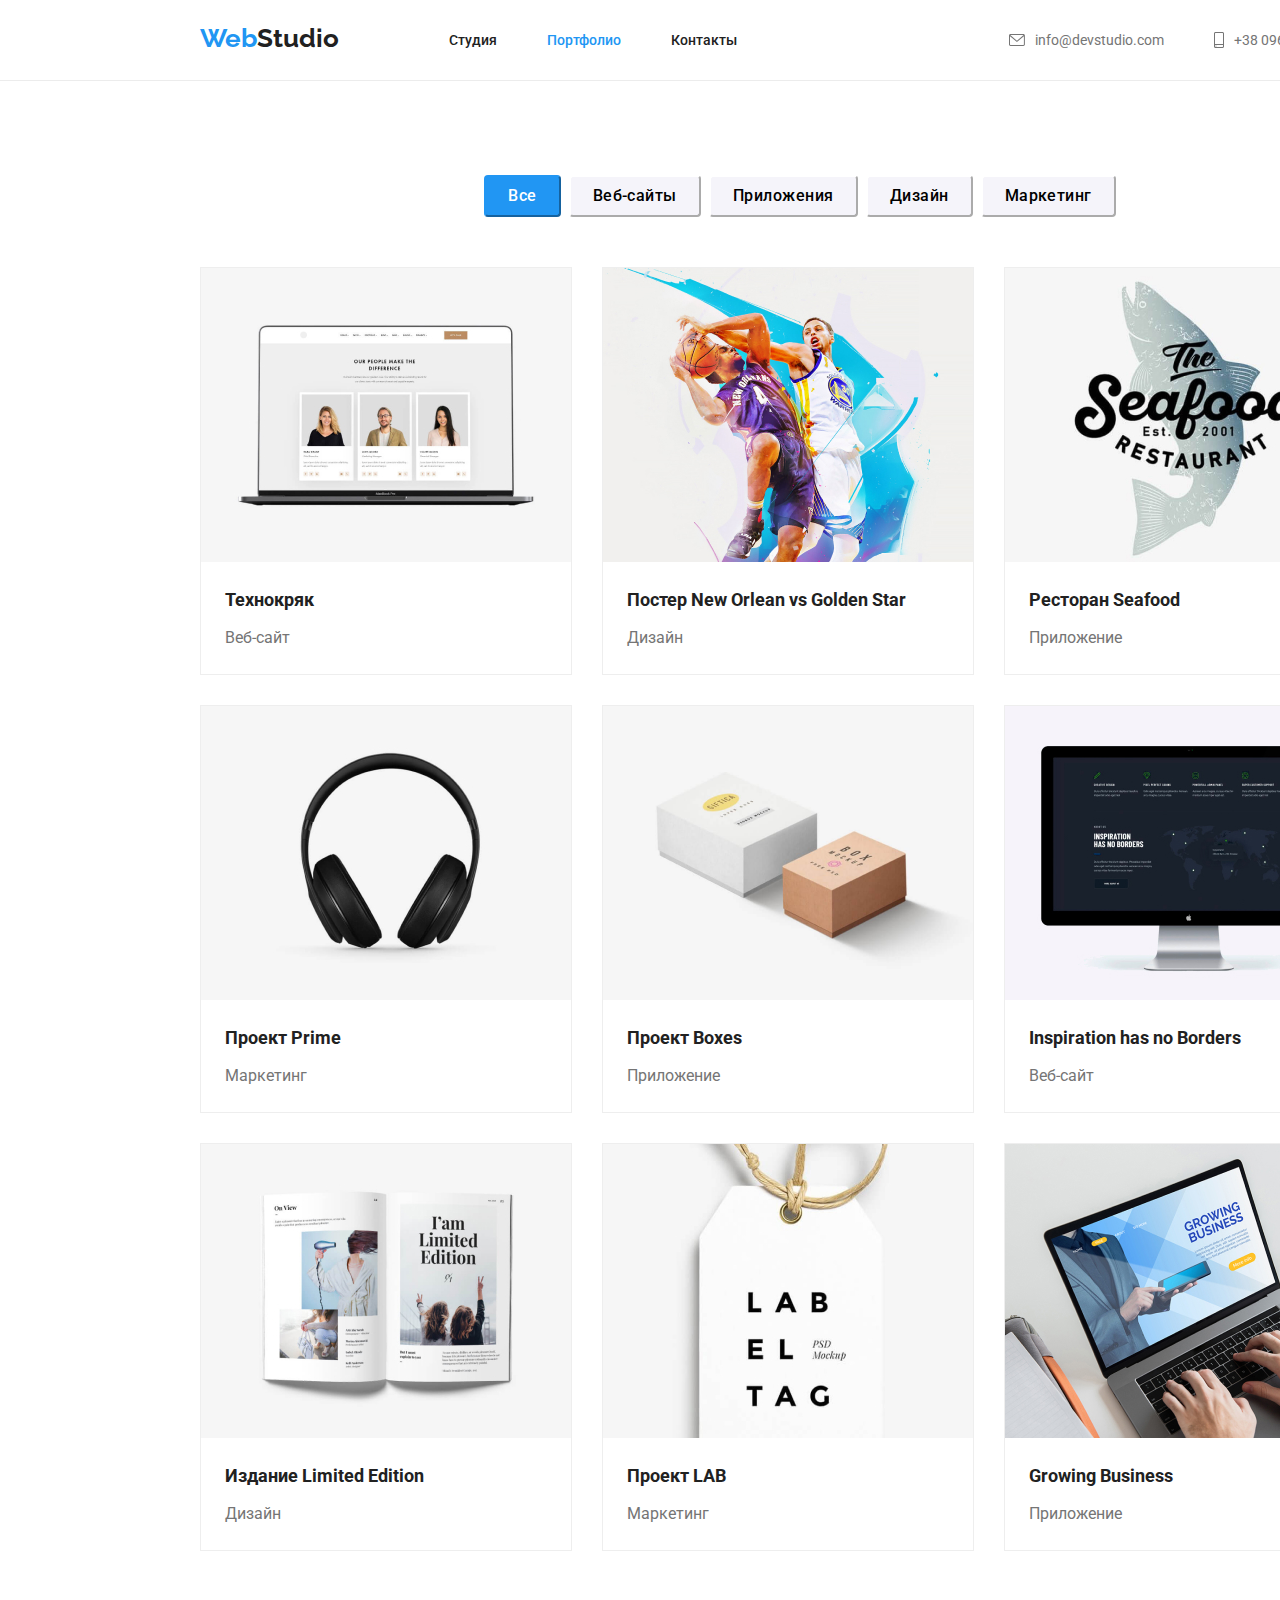
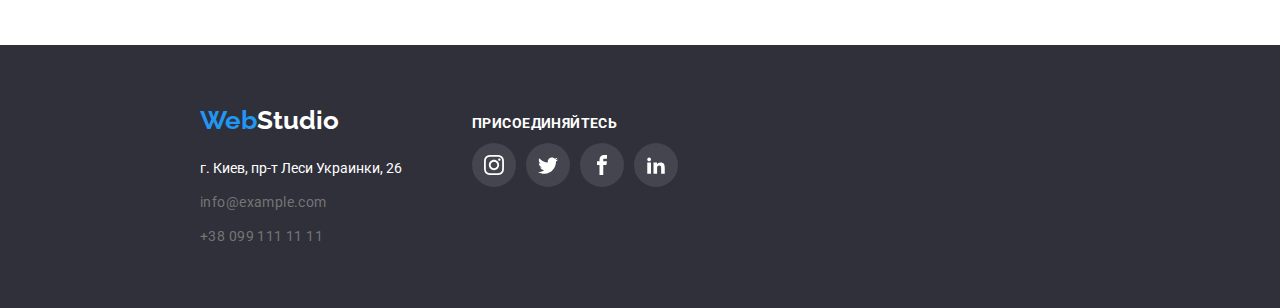
==== commit b8716a9d: "Update portfolio.html" ====
--- a/portfolio.html
+++ b/portfolio.html
@@ -18,8 +18,8 @@
         <nav>
             <a href="index.html" class="logo , href"><span class="part1">Web</span>Studio</a>
         <ul class="toplink">
-            <li class="topli"><a href="index.html" class=" current ,href">Студия</a></li>
-            <li class="topli"><a href="portfolio.html" class="href" >Портфолио</a> </li>
+            <li class="topli"><a href="index.html" class="href">Студия</a></li>
+            <li class="topli"><a href="portfolio.html" class="href , current" >Портфолио</a> </li>
             <li class="topli" ><a href="" class="href">Контакты</a></li>
         </ul>
         </nav>
